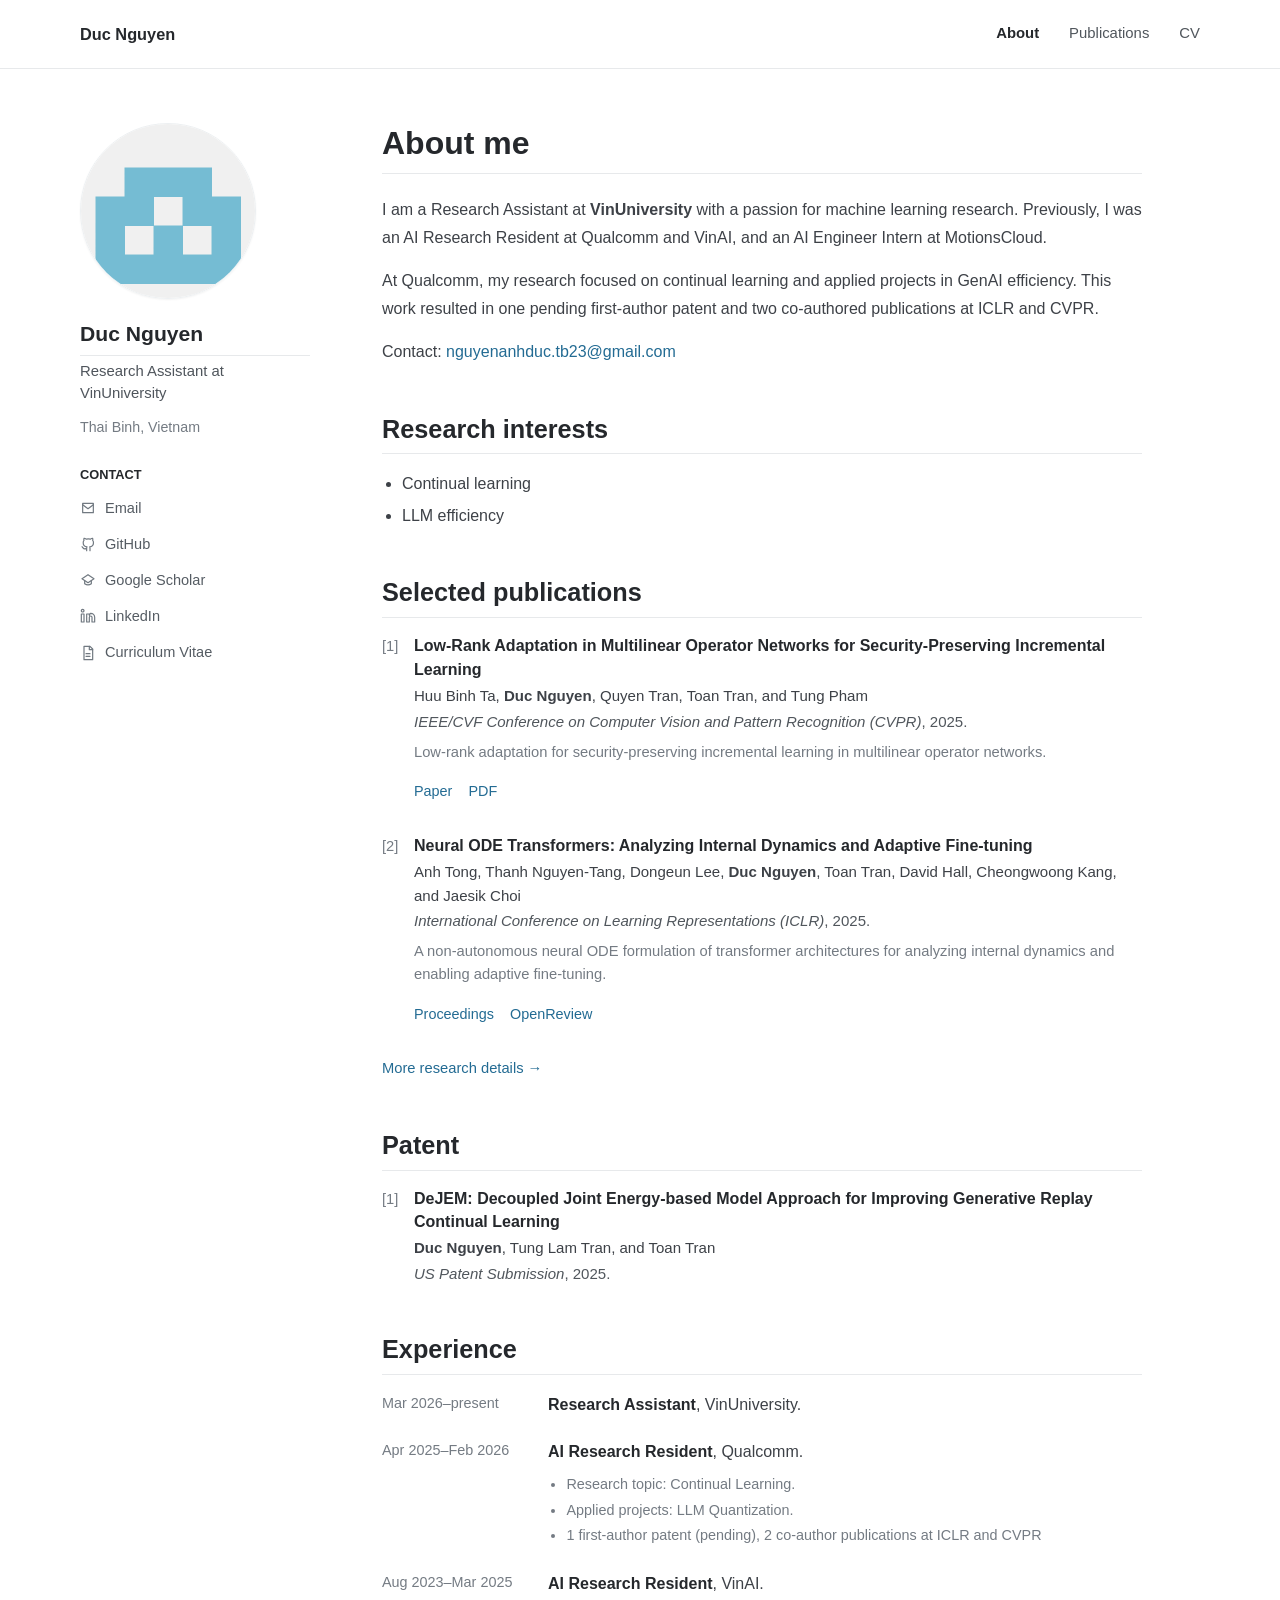
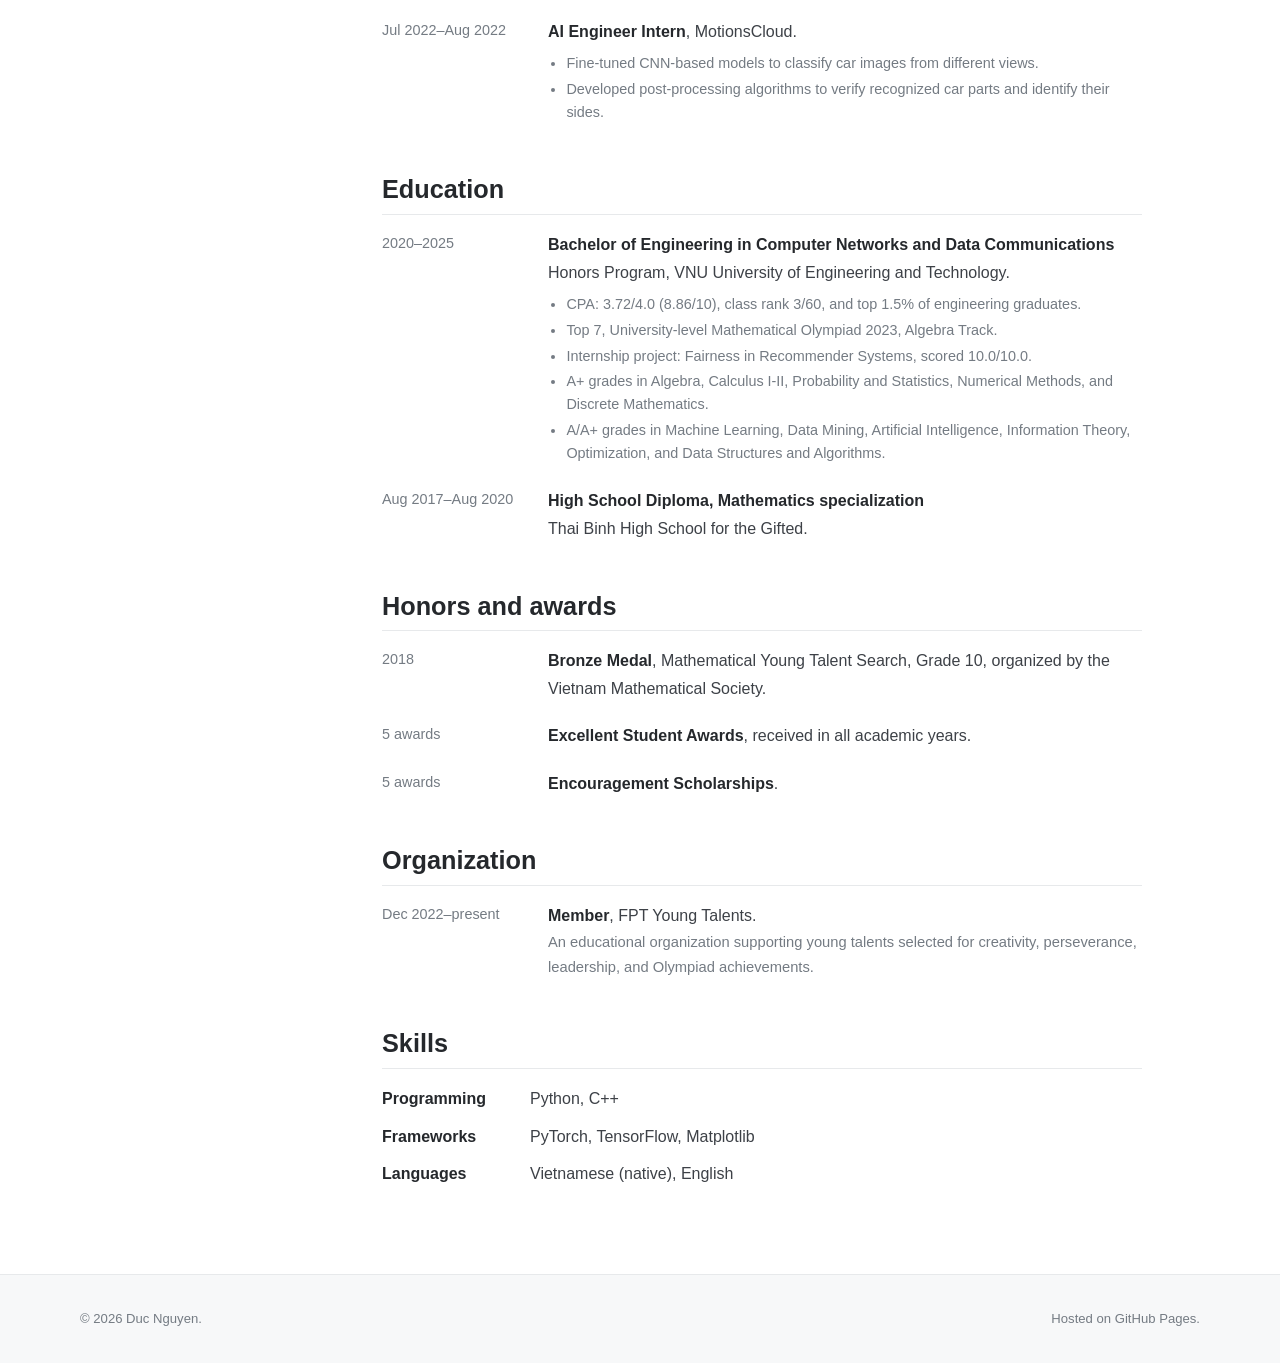
==== index.html @ d1b8ade9 "Enhance timeline with research details Added detailed list of research topics and projects." ====
<!doctype html>
<html lang="en">
<head>
  <meta charset="utf-8">
  <meta name="viewport" content="width=device-width, initial-scale=1">
  <meta name="description" content="Academic website of Duc Nguyen, a machine learning researcher working on continual learning, incremental learning, and efficient AI.">
  <meta name="author" content="Duc Nguyen">
  <meta property="og:type" content="website">
  <meta property="og:title" content="Duc Nguyen">
  <meta property="og:description" content="Academic website of Duc Nguyen.">
  <meta property="og:image" content="https://nguyenanhductb23.github.io/assets/duc-nguyen.png">
  <meta property="og:url" content="https://nguyenanhductb23.github.io/">
  <link rel="canonical" href="https://nguyenanhductb23.github.io/">
  <title>Duc Nguyen</title>
  <link rel="icon" href="assets/favicon.svg" type="image/svg+xml">
  <link rel="stylesheet" href="styles.css">
</head>
<body>
  <a class="skip-link" href="#main-content">Skip to content</a>

  <header class="site-header">
    <div class="header-inner">
      <a class="site-title" href="index.html">Duc Nguyen</a>
      <nav class="primary-nav" aria-label="Main navigation">
        <a href="index.html" aria-current="page">About</a>
        <a href="publications.html">Publications</a>
        <a href="assets/duc-nguyen-resume.pdf">CV</a>
      </nav>
    </div>
  </header>

  <div class="layout">
    <aside class="sidebar" aria-label="Profile">
      <img class="avatar" src="assets/duc-nguyen.png" width="176" height="176" alt="Duc Nguyen's GitHub avatar">
      <h2 class="profile-name">Duc Nguyen</h2>
      <p class="profile-role">Research Assistant at VinUniversity</p>
      <p class="profile-location">Thai Binh, Vietnam</p>

      <p class="follow-label">Contact</p>
      <ul class="profile-links">
        <li>
          <a href="mailto:nguyenanhduc.tb23@gmail.com">
            <svg aria-hidden="true" viewBox="0 0 24 24"><path d="M4 5h16v14H4z"/><path d="m4 7 8 6 8-6"/></svg>
            Email
          </a>
        </li>
        <li>
          <a href="https://github.com/nguyenanhductb23" rel="me">
            <svg aria-hidden="true" viewBox="0 0 24 24"><path d="M9 19c-4.5 1.4-4.5-2.3-6-2.8"/><path d="M15 22v-3.6c0-1 .1-1.5-.5-2.1 2.8-.3 5.7-1.4 5.7-6.2A4.8 4.8 0 0 0 19 6.7a4.5 4.5 0 0 0-.1-3.3s-1-.3-3.4 1.3a11.5 11.5 0 0 0-6 0C7.1 3.1 6.1 3.4 6.1 3.4A4.5 4.5 0 0 0 6 6.7a4.8 4.8 0 0 0-1.2 3.4c0 4.8 2.9 5.9 5.7 6.2-.6.6-.6 1.2-.5 2.1V22"/></svg>
            GitHub
          </a>
        </li>
        <li>
          <a href="https://scholar.google.com/citations?user=aCRYzegAAAAJ&amp;hl=en" rel="me">
            <svg aria-hidden="true" viewBox="0 0 24 24"><path d="m3 10 9-6 9 6-9 6z"/><path d="M7 13v4.5c2.7 2 7.3 2 10 0V13"/></svg>
            Google Scholar
          </a>
        </li>
        <li>
          <a href="https://www.linkedin.com/in/nguyen-anh-duc-tb23" rel="me">
            <svg aria-hidden="true" viewBox="0 0 24 24"><path d="M16 8a6 6 0 0 1 6 6v7h-4v-7a2 2 0 0 0-4 0v7h-4V9h4v2a5 5 0 0 1 2-3z"/><path d="M2 9h4v12H2z"/><path d="M4 6a2 2 0 1 0 0-4 2 2 0 0 0 0 4z"/></svg>
            LinkedIn
          </a>
        </li>
        <li>
          <a href="assets/duc-nguyen-resume.pdf">
            <svg aria-hidden="true" viewBox="0 0 24 24"><path d="M6 2h9l4 4v16H6z"/><path d="M14 2v5h5"/><path d="M9 13h6M9 17h6"/></svg>
            Curriculum Vitae
          </a>
        </li>
      </ul>
    </aside>

    <main class="content" id="main-content">
      <section>
        <h1>About me</h1>
        <p>
          I am a Research Assistant at <strong>VinUniversity</strong> with a passion for machine learning research.
          Previously, I was an AI Research Resident at Qualcomm and VinAI, and an AI Engineer Intern at MotionsCloud.
        </p>
        <p>
          At Qualcomm, my research focused on continual learning and applied projects in GenAI efficiency.
          This work resulted in one pending first-author patent and two co-authored publications at ICLR and CVPR.
        </p>
        <p>Contact: <a href="mailto:nguyenanhduc.tb23@gmail.com">nguyenanhduc.tb23@gmail.com</a></p>
      </section>

      <section>
        <h2>Research interests</h2>
        <ul class="interests">
          <li>Continual learning</li>
          <li>LLM efficiency</li>
        </ul>
      </section>

      <section id="publications">
        <h2>Selected publications</h2>
        <ol class="publication-list">
          <li class="publication">
            <p class="paper-title">Low-Rank Adaptation in Multilinear Operator Networks for Security-Preserving Incremental Learning</p>
            <p class="paper-authors">Huu Binh Ta, <strong>Duc Nguyen</strong>, Quyen Tran, Toan Tran, and Tung Pham</p>
            <p class="paper-venue"><em>IEEE/CVF Conference on Computer Vision and Pattern Recognition (CVPR)</em>, 2025.</p>
            <p class="paper-summary">Low-rank adaptation for security-preserving incremental learning in multilinear operator networks.</p>
            <p class="paper-links">
              <a href="https://openaccess.thecvf.com/content/CVPR2025/html/Ta_Low-Rank_Adaptation_in_Multilinear_Operator_Networks_for_Security-Preserving_Incremental_Learning_CVPR_2025_paper.html">Paper</a>
              <a href="https://openaccess.thecvf.com/content/CVPR2025/papers/Ta_Low-Rank_Adaptation_in_Multilinear_Operator_Networks_for_Security-Preserving_Incremental_Learning_CVPR_2025_paper.pdf">PDF</a>
            </p>
          </li>
          <li class="publication">
            <p class="paper-title">Neural ODE Transformers: Analyzing Internal Dynamics and Adaptive Fine-tuning</p>
            <p class="paper-authors">Anh Tong, Thanh Nguyen-Tang, Dongeun Lee, <strong>Duc Nguyen</strong>, Toan Tran, David Hall, Cheongwoong Kang, and Jaesik Choi</p>
            <p class="paper-venue"><em>International Conference on Learning Representations (ICLR)</em>, 2025.</p>
            <p class="paper-summary">A non-autonomous neural ODE formulation of transformer architectures for analyzing internal dynamics and enabling adaptive fine-tuning.</p>
            <p class="paper-links">
              <a href="https://proceedings.iclr.cc/paper_files/paper/2025/hash/82e3509393670d9d478c359b4ce6f950-Abstract-Conference.html">Proceedings</a>
              <a href="https://openreview.net/forum?id=XnDyddPcBT">OpenReview</a>
            </p>
          </li>
        </ol>
        <p class="more-link"><a href="publications.html">More research details &rarr;</a></p>
      </section>

      <section id="patent">
        <h2>Patent</h2>
        <ol class="publication-list">
          <li class="publication">
            <p class="paper-title">DeJEM: Decoupled Joint Energy-based Model Approach for Improving Generative Replay Continual Learning</p>
            <p class="paper-authors"><strong>Duc Nguyen</strong>, Tung Lam Tran, and Toan Tran</p>
            <p class="paper-venue"><em>US Patent Submission</em>, 2025.</p>
          </li>
        </ol>
      </section>

      <section>
        <h2>Experience</h2>
        <div class="timeline-item">
          <div class="timeline-date">Mar 2026&ndash;present</div>
          <div class="timeline-body">
            <p><strong>Research Assistant</strong>, VinUniversity.</p>
          </div>
        </div>
        <div class="timeline-item">
          <div class="timeline-date">Apr 2025&ndash;Feb 2026</div>
          <div class="timeline-body">
            <p><strong>AI Research Resident</strong>, Qualcomm.</p>
            <ul class="details">
              <li>Research topic: Continual Learning.</li>
              <li>Applied projects: LLM Quantization.</li>
              <li>1 first-author patent (pending), 2 co-author publications at ICLR and CVPR </li>
            </ul>
          </div>
        </div>
        <div class="timeline-item">
          <div class="timeline-date">Aug 2023&ndash;Mar 2025</div>
          <div class="timeline-body">
            <p><strong>AI Research Resident</strong>, VinAI.</p>
          </div>
        </div>
        <div class="timeline-item">
          <div class="timeline-date">Jul 2022&ndash;Aug 2022</div>
          <div class="timeline-body">
            <p><strong>AI Engineer Intern</strong>, MotionsCloud.</p>
            <ul class="details">
              <li>Fine-tuned CNN-based models to classify car images from different views.</li>
              <li>Developed post-processing algorithms to verify recognized car parts and identify their sides.</li>
            </ul>
          </div>
        </div>
      </section>

      <section>
        <h2>Education</h2>
        <div class="timeline-item">
          <div class="timeline-date">2020&ndash;2025</div>
          <div class="timeline-body">
            <p><strong>Bachelor of Engineering in Computer Networks and Data Communications</strong></p> 
            <p>Honors Program, VNU University of Engineering and Technology.</p>
            <ul class="details">
              <li>CPA: 3.72/4.0 (8.86/10), class rank 3/60, and top 1.5% of engineering graduates.</li>
              <li>Top 7, University-level Mathematical Olympiad 2023, Algebra Track.</li>
              <li>Internship project: Fairness in Recommender Systems, scored 10.0/10.0.</li>
              <li>A+ grades in Algebra, Calculus I-II, Probability and Statistics, Numerical Methods, and Discrete Mathematics.</li>
              <li>A/A+ grades in Machine Learning, Data Mining, Artificial Intelligence, Information Theory, Optimization, and Data Structures and Algorithms.</li>
            </ul>
          </div>
        </div>
        <div class="timeline-item">
          <div class="timeline-date">Aug 2017&ndash;Aug 2020</div>
          <div class="timeline-body">
            <p><strong>High School Diploma, Mathematics specialization</strong></p>
            <p>Thai Binh High School for the Gifted.</p>
          </div>
        </div>
      </section>

      <section>
        <h2>Honors and awards</h2>
        <div class="timeline-item">
          <div class="timeline-date">2018</div>
          <div class="timeline-body">
            <p><strong>Bronze Medal</strong>, Mathematical Young Talent Search, Grade 10, organized by the Vietnam Mathematical Society.</p>
          </div>
        </div>
        <div class="timeline-item">
          <div class="timeline-date">5 awards</div>
          <div class="timeline-body">
            <p><strong>Excellent Student Awards</strong>, received in all academic years.</p>
          </div>
        </div>
        <div class="timeline-item">
          <div class="timeline-date">5 awards</div>
          <div class="timeline-body">
            <p><strong>Encouragement Scholarships</strong>.</p>
          </div>
        </div>
      </section>

      <section>
        <h2>Organization</h2>
        <div class="timeline-item">
          <div class="timeline-date">Dec 2022&ndash;present</div>
          <div class="timeline-body">
            <p><strong>Member</strong>, FPT Young Talents.</p>
            <p class="note">An educational organization supporting young talents selected for creativity, perseverance, leadership, and Olympiad achievements.</p>
          </div>
        </div>
      </section>

      <section>
        <h2>Skills</h2>
        <div class="skill-item"><strong>Programming</strong><span>Python, C++</span></div>
        <div class="skill-item"><strong>Frameworks</strong><span>PyTorch, TensorFlow, Matplotlib</span></div>
        <div class="skill-item"><strong>Languages</strong><span>Vietnamese (native), English</span></div>
      </section>
    </main>
  </div>

  <footer class="site-footer">
    <div class="footer-inner">
      <p>&copy; 2026 Duc Nguyen.</p>
      <p class="footer-links">Hosted on GitHub Pages.</p>
    </div>
  </footer>
</body>
</html>
---- styles.css ----
:root {
  --text: #3d4147;
  --heading: #25282c;
  --muted: #747b83;
  --link: #236b93;
  --line: #e7e9eb;
  --soft: #f7f8f9;
  --page-width: 1120px;
  --sidebar-width: 230px;
}

* { box-sizing: border-box; }

html {
  scroll-behavior: smooth;
  -webkit-text-size-adjust: 100%;
}

body {
  margin: 0;
  color: var(--text);
  background: #fff;
  font-family: -apple-system, BlinkMacSystemFont, "Segoe UI", Roboto, Helvetica, Arial, sans-serif;
  font-size: 16px;
  line-height: 1.72;
  letter-spacing: 0;
  -webkit-font-smoothing: antialiased;
  text-rendering: optimizeLegibility;
}

a { color: var(--link); text-decoration: none; }

a:hover,
a:focus-visible {
  color: #154e70;
  text-decoration: underline;
  text-underline-offset: 3px;
}

.skip-link {
  position: fixed;
  top: -70px;
  left: 16px;
  z-index: 1000;
  padding: 8px 12px;
  border: 1px solid var(--line);
  border-radius: 4px;
  background: #fff;
  color: var(--heading);
}

.skip-link:focus { top: 12px; }

.site-header {
  border-bottom: 1px solid var(--line);
  background: rgba(255, 255, 255, .97);
}

.header-inner {
  width: min(calc(100% - 48px), var(--page-width));
  min-height: 68px;
  margin: 0 auto;
  display: flex;
  align-items: center;
  justify-content: space-between;
  gap: 28px;
}

.site-title {
  color: var(--heading);
  font-size: 1.02rem;
  font-weight: 650;
  letter-spacing: 0;
  white-space: nowrap;
}

.site-title:hover { text-decoration: none; }

.primary-nav {
  display: flex;
  align-items: center;
  gap: 30px;
  font-size: .93rem;
}

.primary-nav a { color: #50565c; }
.primary-nav a[aria-current="page"] { color: var(--heading); font-weight: 600; }

.layout {
  width: min(calc(100% - 48px), var(--page-width));
  margin: 54px auto 76px;
  display: grid;
  grid-template-columns: var(--sidebar-width) minmax(0, 1fr);
  gap: 72px;
  align-items: start;
}

.sidebar {
  position: sticky;
  top: 34px;
  min-width: 0;
}

.avatar {
  display: block;
  width: 176px;
  height: 176px;
  object-fit: cover;
  border: 1px solid #edf0f2;
  border-radius: 50%;
  box-shadow: 0 1px 2px rgba(0, 0, 0, .05);
}

.profile-name {
  margin: 22px 0 4px;
  color: var(--heading);
  font-size: 1.32rem;
  font-weight: 650;
  line-height: 1.25;
  letter-spacing: 0;
}

.profile-role {
  margin: 0 0 11px;
  color: #4f555c;
  font-size: .93rem;
  line-height: 1.48;
}

.profile-location { margin: 0; color: var(--muted); font-size: .89rem; }

.follow-label {
  margin: 24px 0 10px;
  color: var(--heading);
  font-size: .8rem;
  font-weight: 700;
  letter-spacing: 0;
  text-transform: uppercase;
}

.profile-links { margin: 0; padding: 0; list-style: none; }
.profile-links li { margin: 7px 0; }

.profile-links a {
  display: inline-flex;
  align-items: center;
  gap: 9px;
  color: #555c63;
  font-size: .91rem;
}

.profile-links svg {
  width: 16px;
  height: 16px;
  flex: 0 0 16px;
  fill: none;
  stroke: #717981;
  stroke-width: 1.8;
  stroke-linecap: round;
  stroke-linejoin: round;
}

.content { max-width: 760px; min-width: 0; }
section { margin: 0 0 47px; }
section:last-child { margin-bottom: 0; }

h1,
h2 {
  color: var(--heading);
  font-weight: 600;
  letter-spacing: 0;
}

h1 {
  margin: 0 0 22px;
  padding-bottom: 10px;
  border-bottom: 1px solid var(--line);
  font-size: 2rem;
  line-height: 1.25;
}

h2 {
  margin: 0 0 16px;
  padding-bottom: 8px;
  border-bottom: 1px solid var(--line);
  font-size: 1.58rem;
  line-height: 1.3;
}

p { margin: 0 0 16px; }
.interests { margin: 6px 0 0; padding-left: 1.25rem; }
.interests li { margin: 4px 0; }

.timeline-item {
  display: grid;
  grid-template-columns: 146px minmax(0, 1fr);
  gap: 20px;
  margin: 0 0 20px;
}

.timeline-date { color: var(--muted); font-size: .9rem; white-space: nowrap; }
.timeline-body p { margin: 0; }
.timeline-body strong { color: var(--heading); font-weight: 620; }
.note { color: var(--muted); font-size: .92rem; }

.details {
  margin: 7px 0 0;
  padding-left: 1.15rem;
  color: var(--muted);
  font-size: .9rem;
  line-height: 1.58;
}

.details li { margin: 3px 0; }

.skill-item {
  display: grid;
  grid-template-columns: 128px minmax(0, 1fr);
  gap: 20px;
  margin: 0 0 10px;
}

.skill-item strong { color: var(--heading); font-weight: 620; }

.publication-list {
  margin: 0;
  padding: 0;
  list-style: none;
  counter-reset: pub;
}

.publication {
  position: relative;
  margin: 0 0 31px;
  padding-left: 32px;
  counter-increment: pub;
}

.publication::before {
  content: "[" counter(pub) "]";
  position: absolute;
  left: 0;
  top: 0;
  color: var(--muted);
  font-size: .92rem;
}

.paper-title {
  margin: 0 0 3px;
  color: var(--heading);
  font-weight: 640;
  line-height: 1.46;
}

.paper-authors,
.paper-venue,
.paper-links {
  margin: 2px 0;
  font-size: .94rem;
  line-height: 1.58;
}

.paper-venue { color: #50565c; }
.paper-summary { margin-top: 7px; color: var(--muted); font-size: .92rem; line-height: 1.58; }
.paper-links { margin-top: 6px; font-size: .9rem; }
.paper-links a { margin-right: 12px; }
.more-link { margin-top: 4px; font-size: .92rem; }

.site-footer { border-top: 1px solid var(--line); background: var(--soft); }

.footer-inner {
  width: min(calc(100% - 48px), var(--page-width));
  min-height: 88px;
  margin: 0 auto;
  display: flex;
  align-items: center;
  justify-content: space-between;
  gap: 24px;
  color: var(--muted);
  font-size: .82rem;
}

.footer-inner p { margin: 0; }
.footer-links { white-space: nowrap; }

.not-found {
  width: min(calc(100% - 48px), 680px);
  margin: 12vh auto;
}

@media (max-width: 820px) {
  .layout { grid-template-columns: 1fr; gap: 48px; margin-top: 38px; }
  .sidebar {
    position: static;
    display: grid;
    grid-template-columns: 132px minmax(0, 1fr);
    column-gap: 26px;
    align-items: start;
  }
  .avatar { grid-row: 1 / span 6; width: 132px; height: 132px; }
  .profile-name { margin-top: 4px; }
  .follow-label { margin-top: 17px; }
  .profile-links { display: flex; flex-wrap: wrap; gap: 3px 18px; }
  .profile-links li { margin: 3px 0; }
  .content { max-width: none; }
}

@media (max-width: 590px) {
  .header-inner,
  .layout,
  .footer-inner { width: min(calc(100% - 30px), var(--page-width)); }
  .header-inner {
    min-height: auto;
    padding: 16px 0 13px;
    align-items: flex-start;
    flex-direction: column;
    gap: 8px;
  }
  .primary-nav { width: 100%; gap: 18px; overflow-x: auto; padding-bottom: 2px; font-size: .9rem; }
  .layout { margin: 34px auto 56px; }
  .sidebar { display: block; }
  .avatar { width: 122px; height: 122px; }
  .profile-name { margin-top: 18px; }
  .profile-links { margin-top: 0; }
  h1 { font-size: 1.78rem; }
  h2 { font-size: 1.43rem; }
  .timeline-item { display: block; margin-bottom: 24px; }
  .timeline-date { display: block; margin-bottom: 3px; }
  .skill-item { grid-template-columns: 1fr; gap: 0; margin-bottom: 14px; }
  .footer-inner { padding: 20px 0; align-items: flex-start; flex-direction: column; gap: 4px; }
}
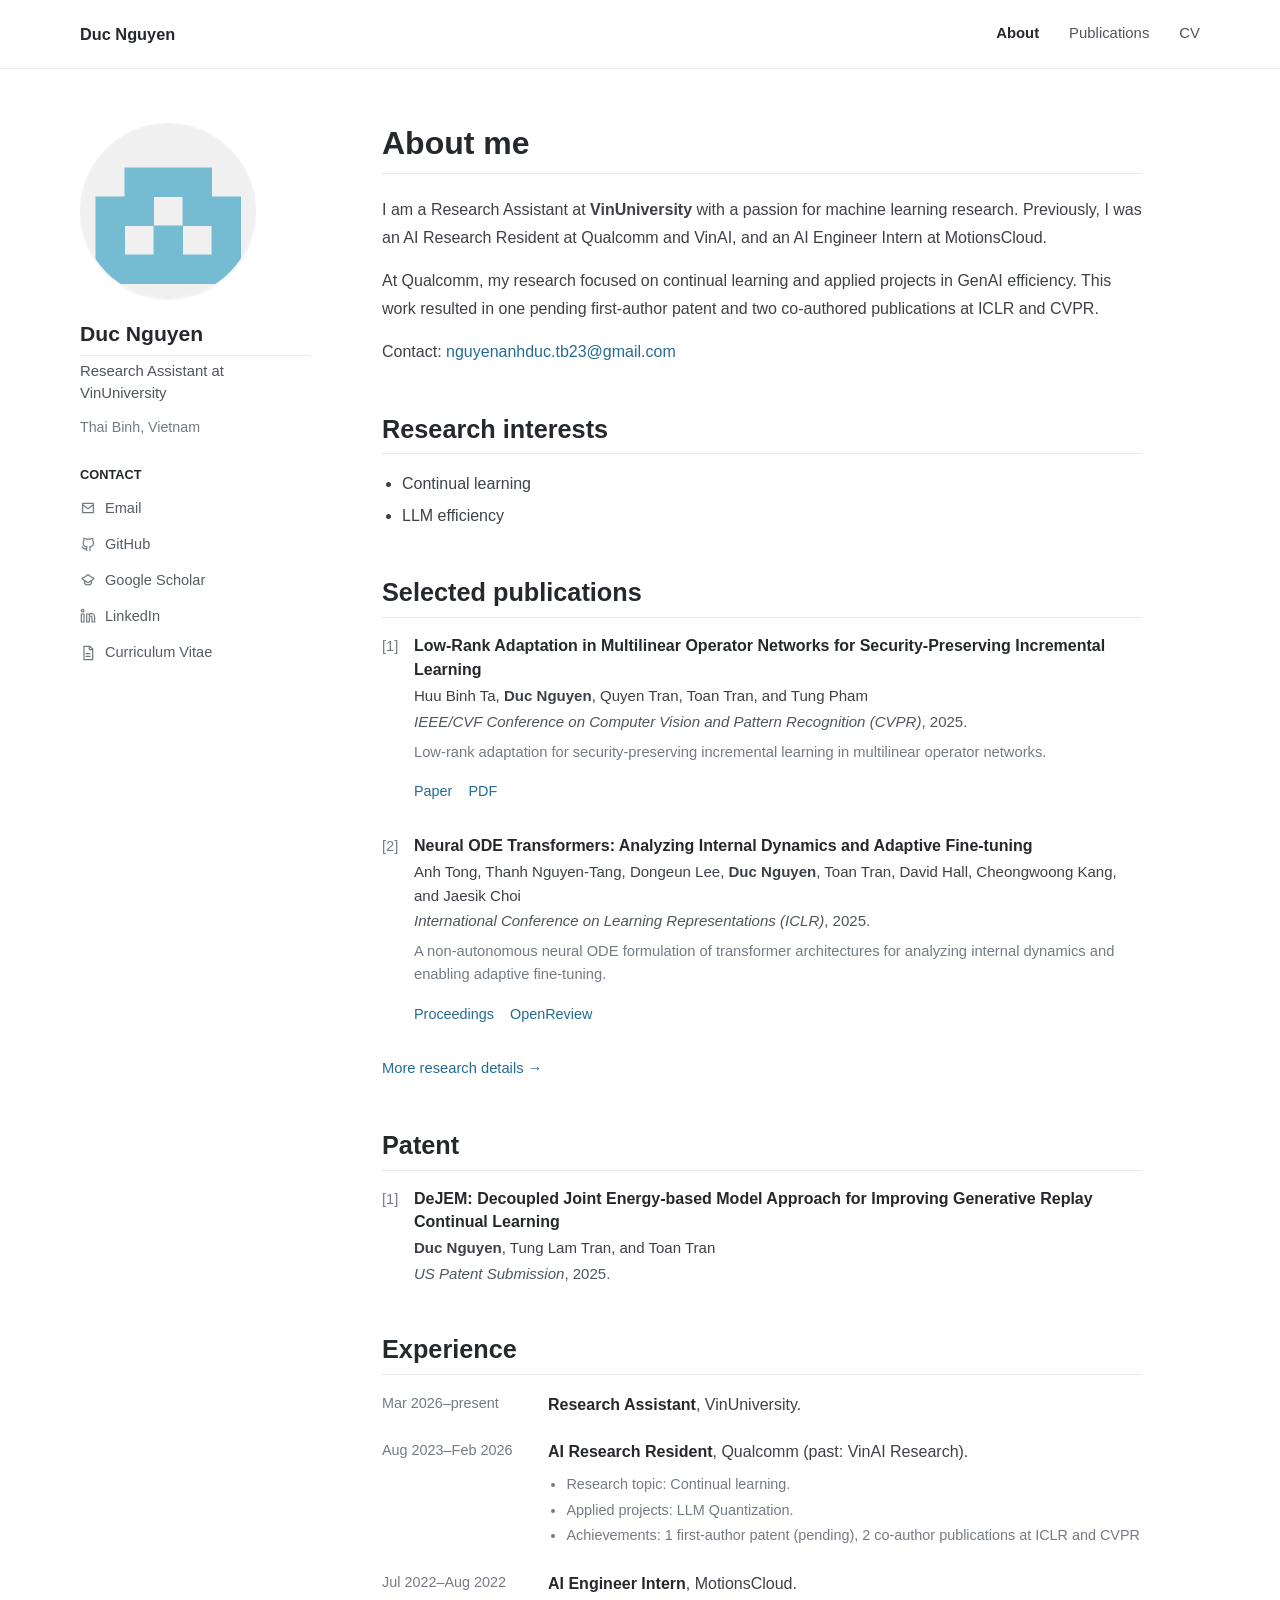
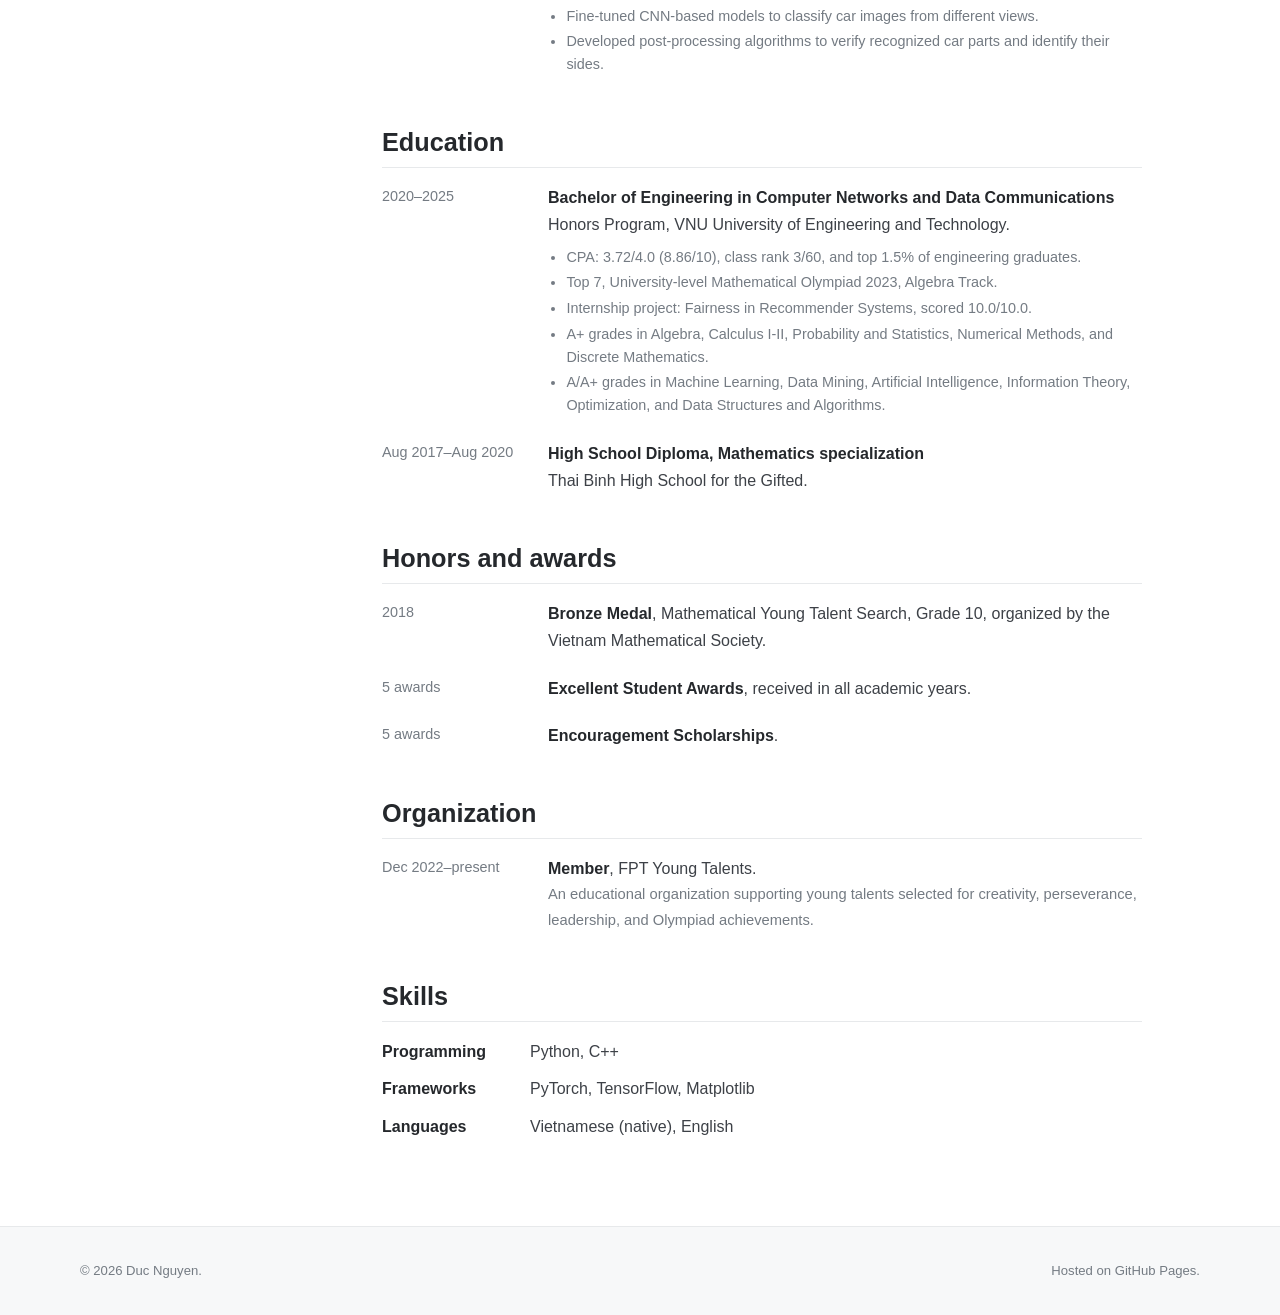
==== commit 8e42d4b9: "Revise timeline and role descriptions Updated timeline dates and improved descriptions for roles." ====
--- a/index.html
+++ b/index.html
@@ -140,20 +140,14 @@
           </div>
         </div>
         <div class="timeline-item">
-          <div class="timeline-date">Apr 2025&ndash;Feb 2026</div>
-          <div class="timeline-body">
-            <p><strong>AI Research Resident</strong>, Qualcomm.</p>
+          <div class="timeline-date">Aug 2023&ndash;Feb 2026</div>
+          <div class="timeline-body">
+            <p><strong>AI Research Resident</strong>, Qualcomm (past: VinAI Research).</p>
             <ul class="details">
-              <li>Research topic: Continual Learning.</li>
+              <li>Research topic: Continual learning.</li>
               <li>Applied projects: LLM Quantization.</li>
-              <li>1 first-author patent (pending), 2 co-author publications at ICLR and CVPR </li>
+              <li>Achievements: 1 first-author patent (pending), 2 co-author publications at ICLR and CVPR </li>
             </ul>
-          </div>
-        </div>
-        <div class="timeline-item">
-          <div class="timeline-date">Aug 2023&ndash;Mar 2025</div>
-          <div class="timeline-body">
-            <p><strong>AI Research Resident</strong>, VinAI.</p>
           </div>
         </div>
         <div class="timeline-item">
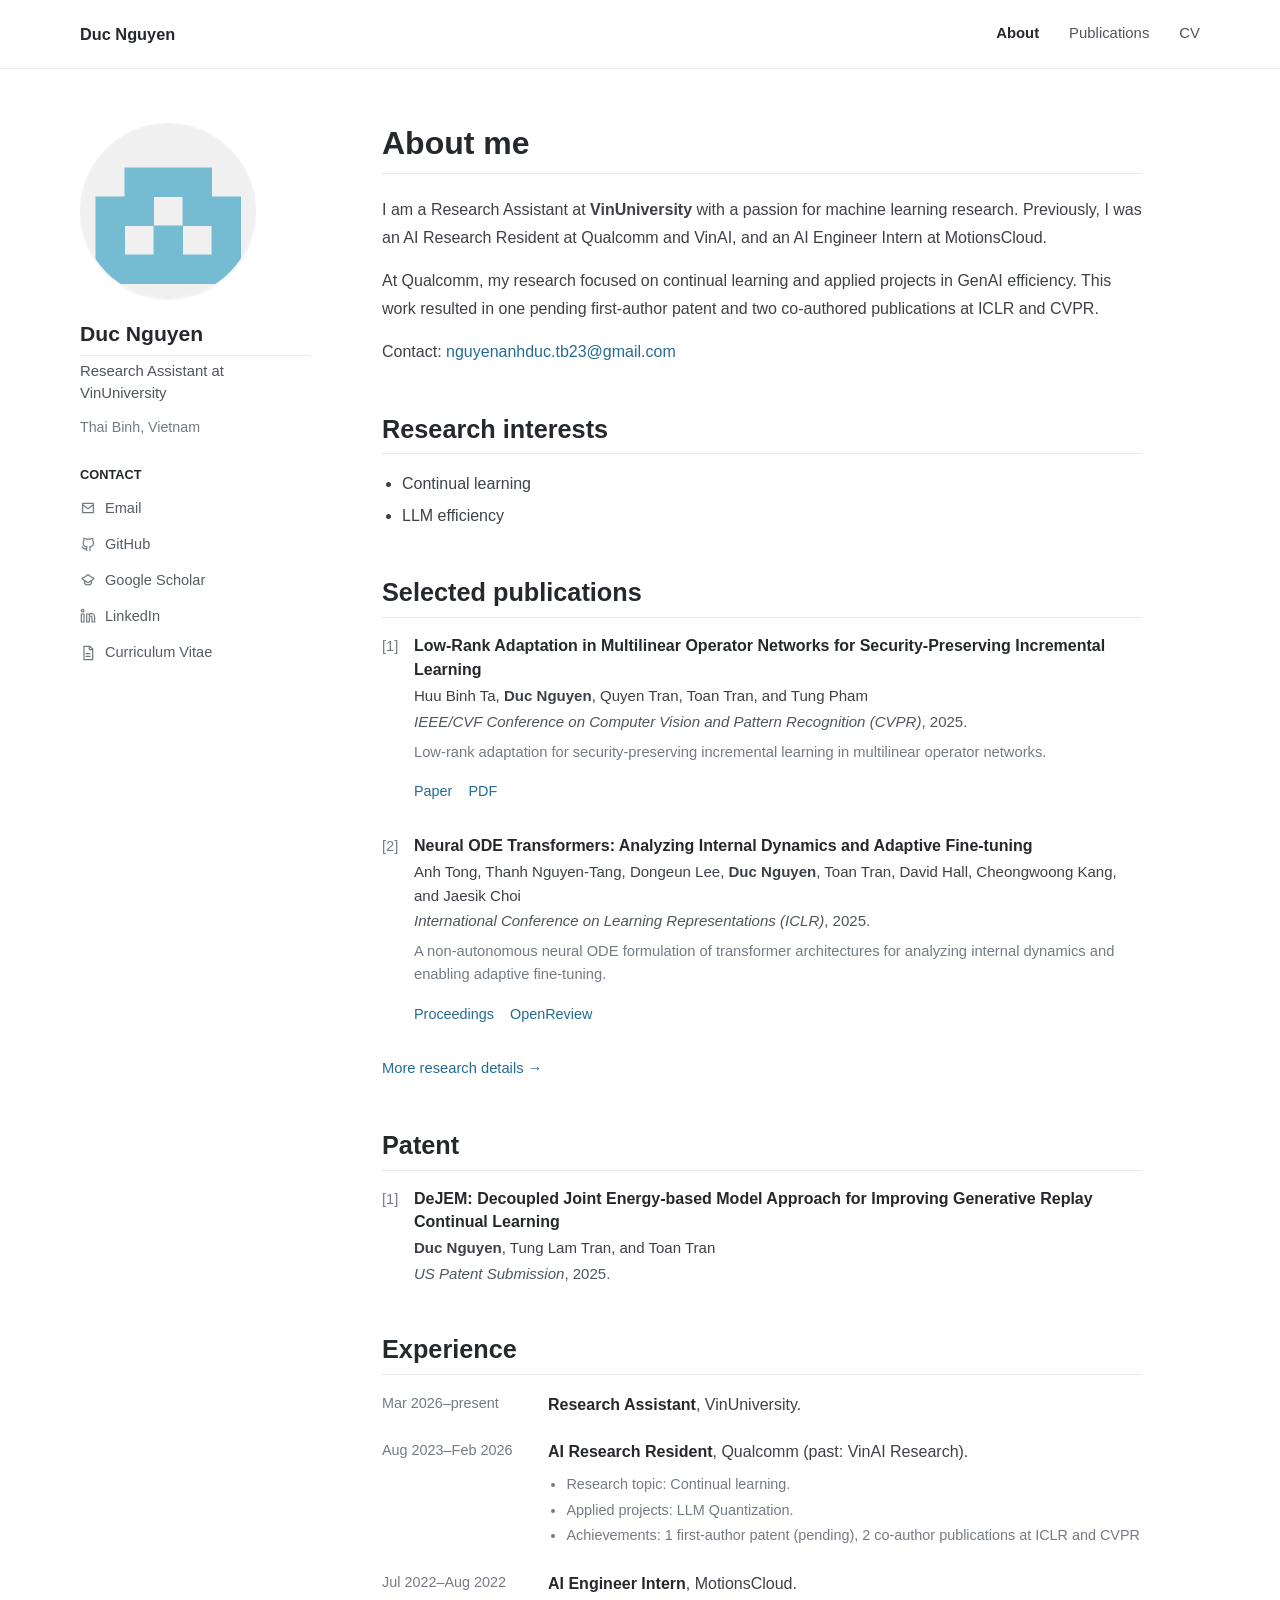
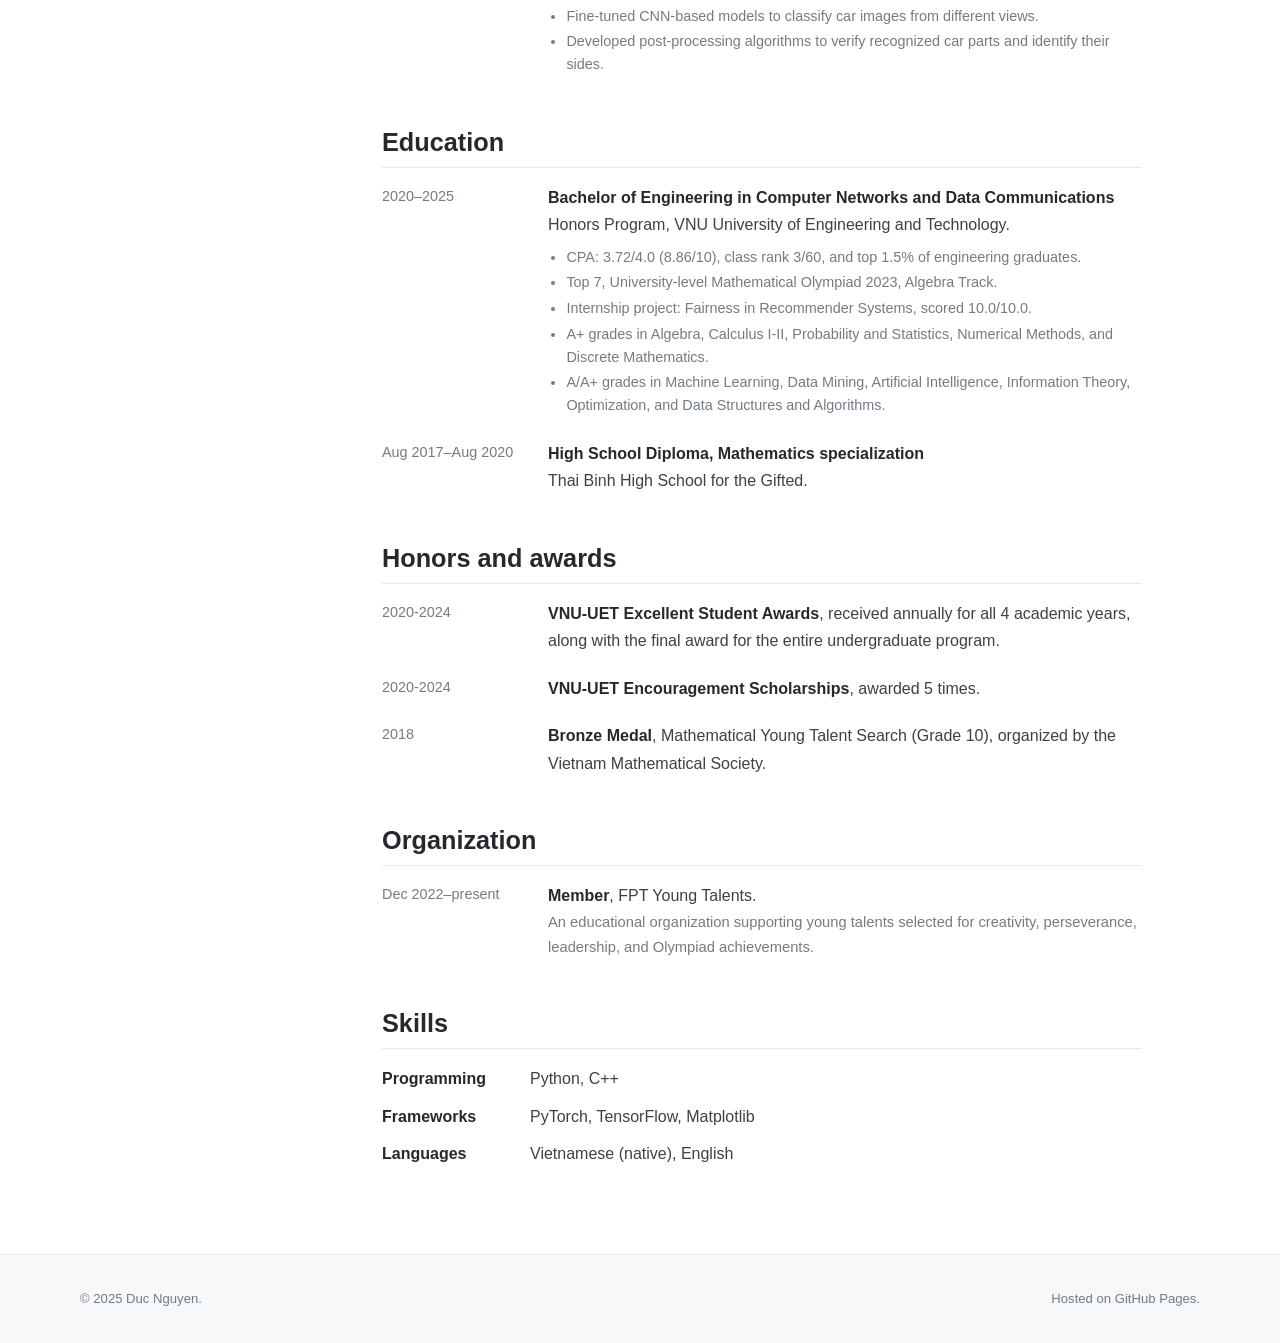
==== commit fdac6160: "Update index.html" ====
--- a/index.html
+++ b/index.html
@@ -190,21 +190,21 @@
       <section>
         <h2>Honors and awards</h2>
         <div class="timeline-item">
+          <div class="timeline-date">2020-2024</div>
+          <div class="timeline-body">
+            <p><strong>VNU-UET Excellent Student Awards</strong>, received annually for all 4 academic years, along with the final award for the entire undergraduate program.</p>
+          </div>
+        </div>
+        <div class="timeline-item">
+          <div class="timeline-date">2020-2024</div>
+          <div class="timeline-body">
+            <p><strong>VNU-UET Encouragement Scholarships</strong>, awarded 5 times.</p>
+          </div>
+        </div>
+        <div class="timeline-item">
           <div class="timeline-date">2018</div>
           <div class="timeline-body">
-            <p><strong>Bronze Medal</strong>, Mathematical Young Talent Search, Grade 10, organized by the Vietnam Mathematical Society.</p>
-          </div>
-        </div>
-        <div class="timeline-item">
-          <div class="timeline-date">5 awards</div>
-          <div class="timeline-body">
-            <p><strong>Excellent Student Awards</strong>, received in all academic years.</p>
-          </div>
-        </div>
-        <div class="timeline-item">
-          <div class="timeline-date">5 awards</div>
-          <div class="timeline-body">
-            <p><strong>Encouragement Scholarships</strong>.</p>
+            <p><strong>Bronze Medal</strong>, Mathematical Young Talent Search (Grade 10), organized by the Vietnam Mathematical Society.</p>
           </div>
         </div>
       </section>
@@ -231,7 +231,7 @@
 
   <footer class="site-footer">
     <div class="footer-inner">
-      <p>&copy; 2026 Duc Nguyen.</p>
+      <p>&copy; 2025 Duc Nguyen.</p>
       <p class="footer-links">Hosted on GitHub Pages.</p>
     </div>
   </footer>
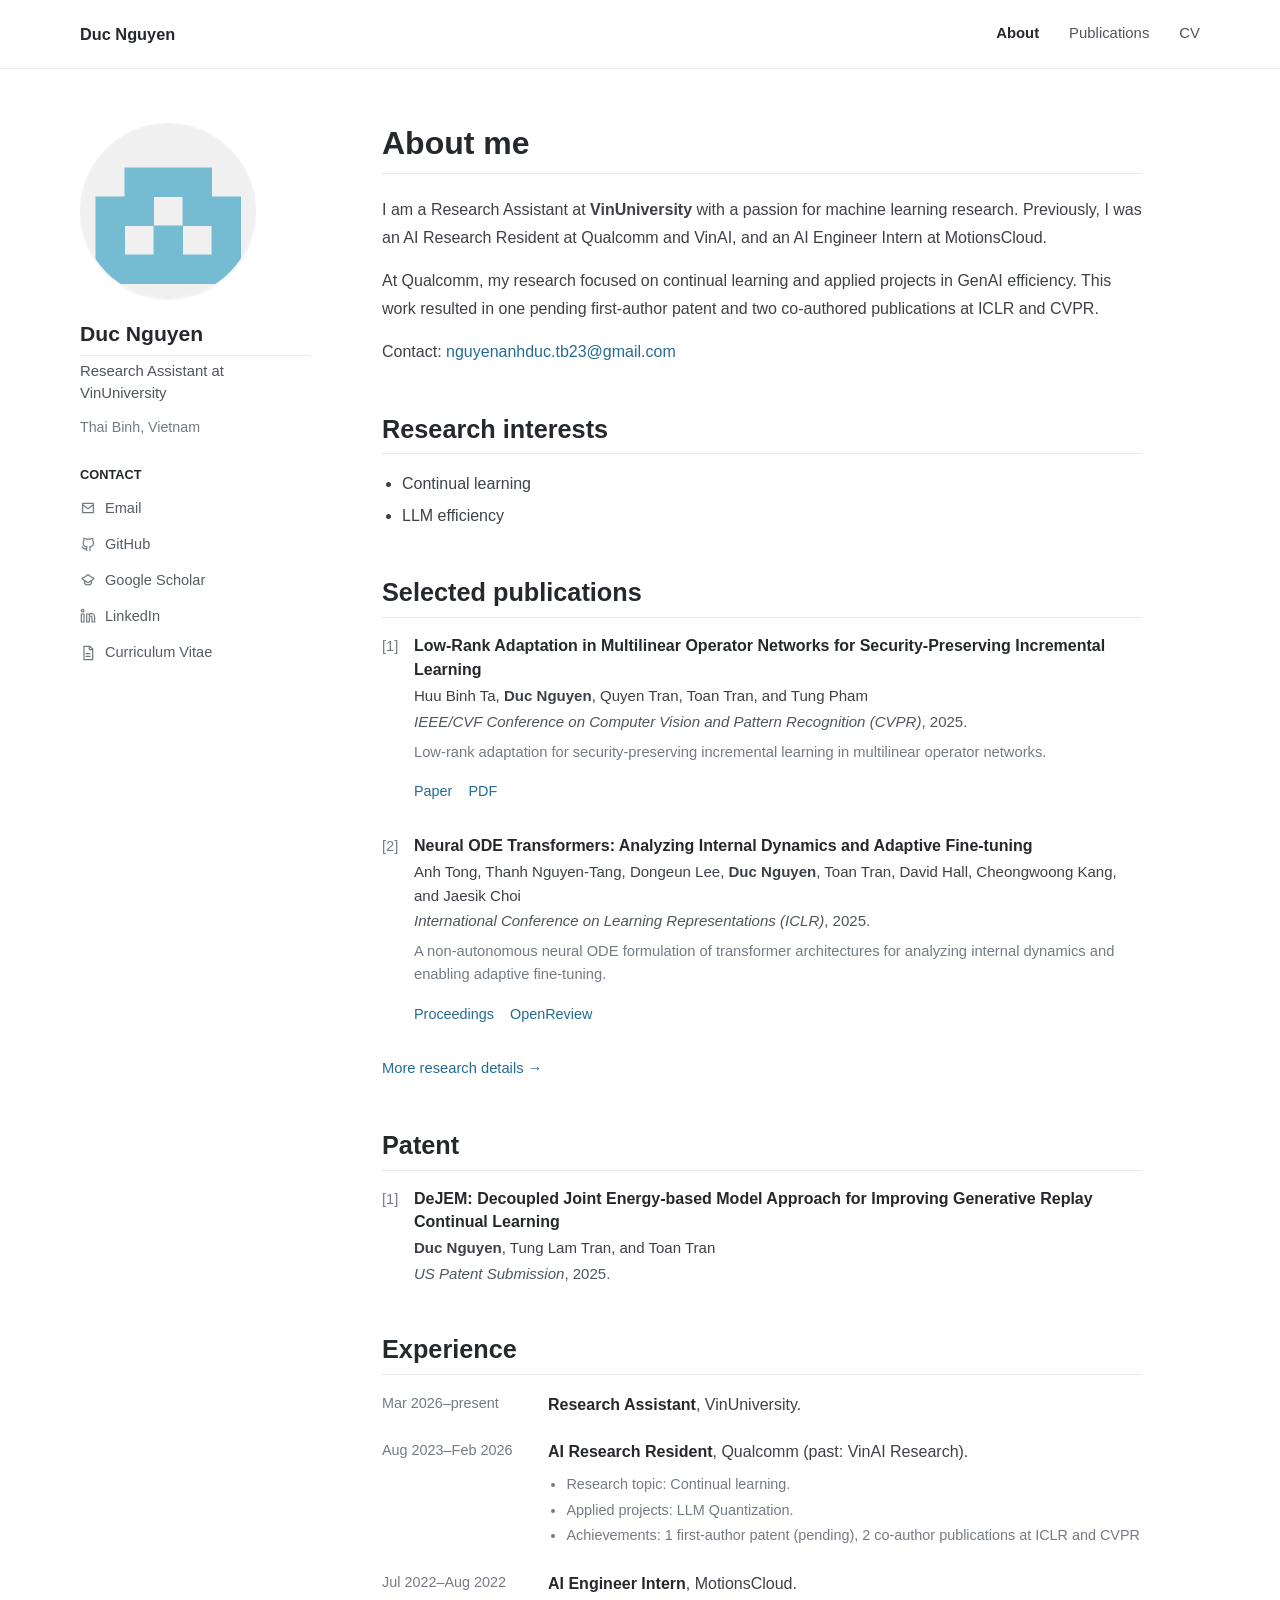
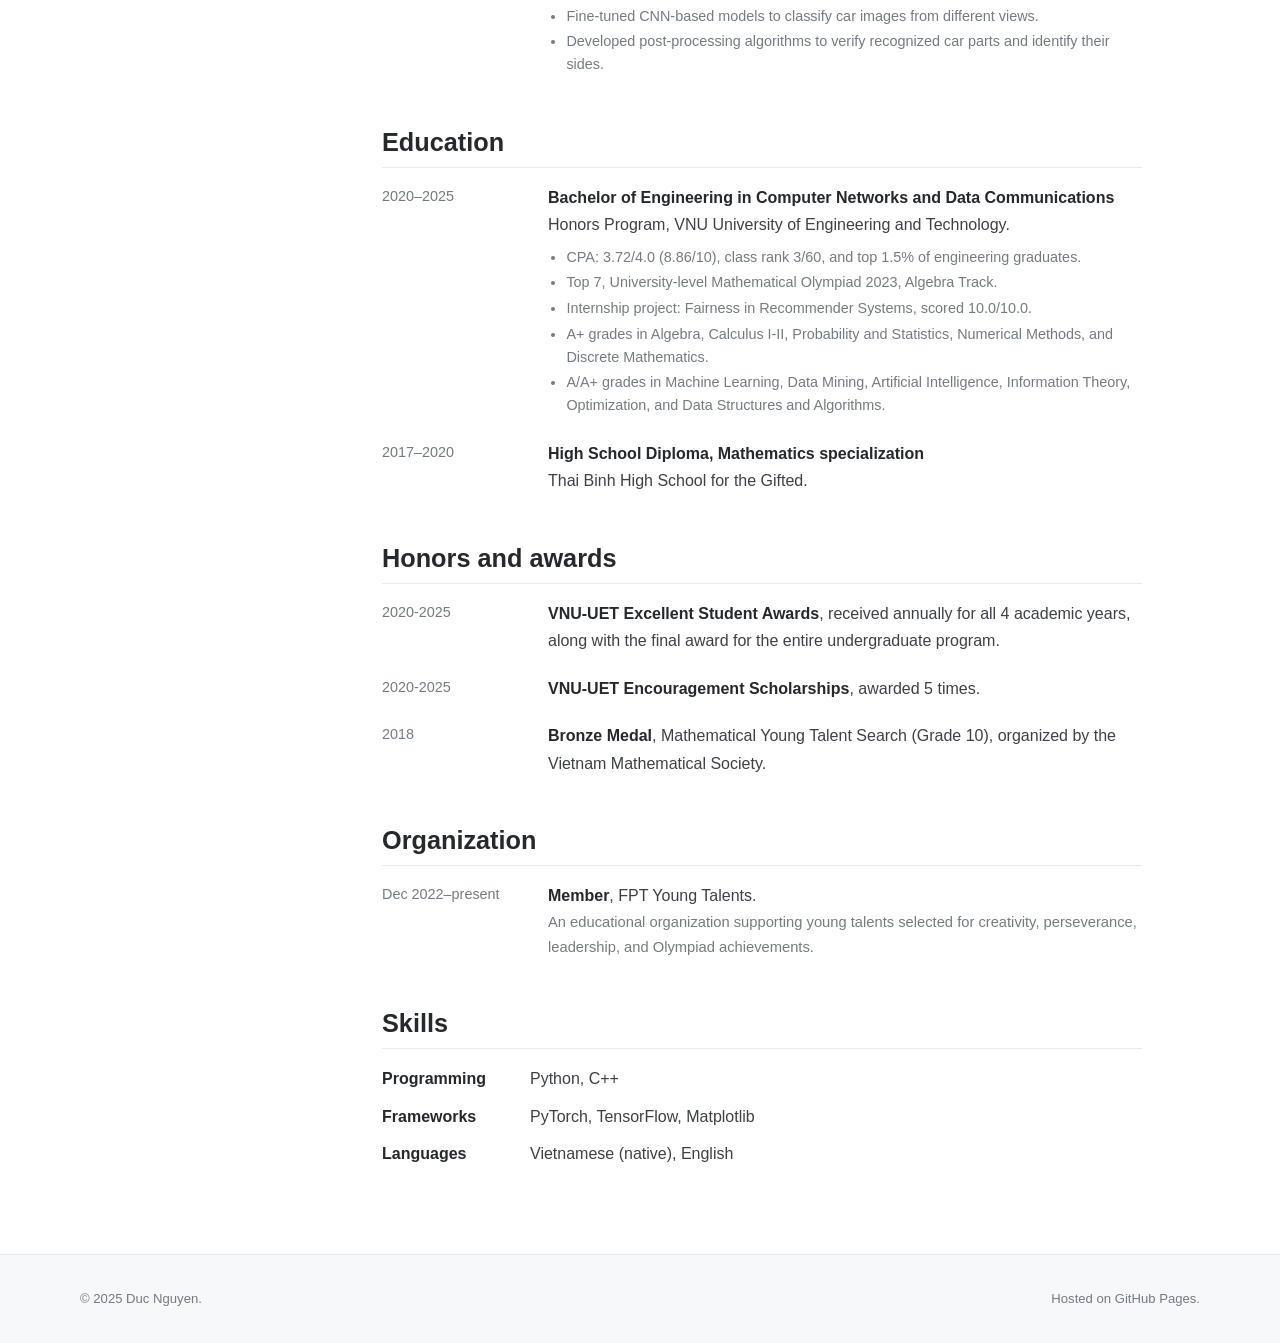
==== commit 282666ef: "Update index.html" ====
--- a/index.html
+++ b/index.html
@@ -6,7 +6,7 @@
   <meta name="description" content="Academic website of Duc Nguyen, a machine learning researcher working on continual learning, incremental learning, and efficient AI.">
   <meta name="author" content="Duc Nguyen">
   <meta property="og:type" content="website">
-  <meta property="og:title" content="Duc Nguyen">
+  <meta property="og:title" content="Duc Nguyen<br>(Nguyễn Anh Đức)">
   <meta property="og:description" content="Academic website of Duc Nguyen.">
   <meta property="og:image" content="https://nguyenanhductb23.github.io/assets/duc-nguyen.png">
   <meta property="og:url" content="https://nguyenanhductb23.github.io/">
@@ -179,7 +179,7 @@
           </div>
         </div>
         <div class="timeline-item">
-          <div class="timeline-date">Aug 2017&ndash;Aug 2020</div>
+          <div class="timeline-date">2017&ndash;2020</div>
           <div class="timeline-body">
             <p><strong>High School Diploma, Mathematics specialization</strong></p>
             <p>Thai Binh High School for the Gifted.</p>
@@ -190,13 +190,13 @@
       <section>
         <h2>Honors and awards</h2>
         <div class="timeline-item">
-          <div class="timeline-date">2020-2024</div>
+          <div class="timeline-date">2020-2025</div>
           <div class="timeline-body">
             <p><strong>VNU-UET Excellent Student Awards</strong>, received annually for all 4 academic years, along with the final award for the entire undergraduate program.</p>
           </div>
         </div>
         <div class="timeline-item">
-          <div class="timeline-date">2020-2024</div>
+          <div class="timeline-date">2020-2025</div>
           <div class="timeline-body">
             <p><strong>VNU-UET Encouragement Scholarships</strong>, awarded 5 times.</p>
           </div>
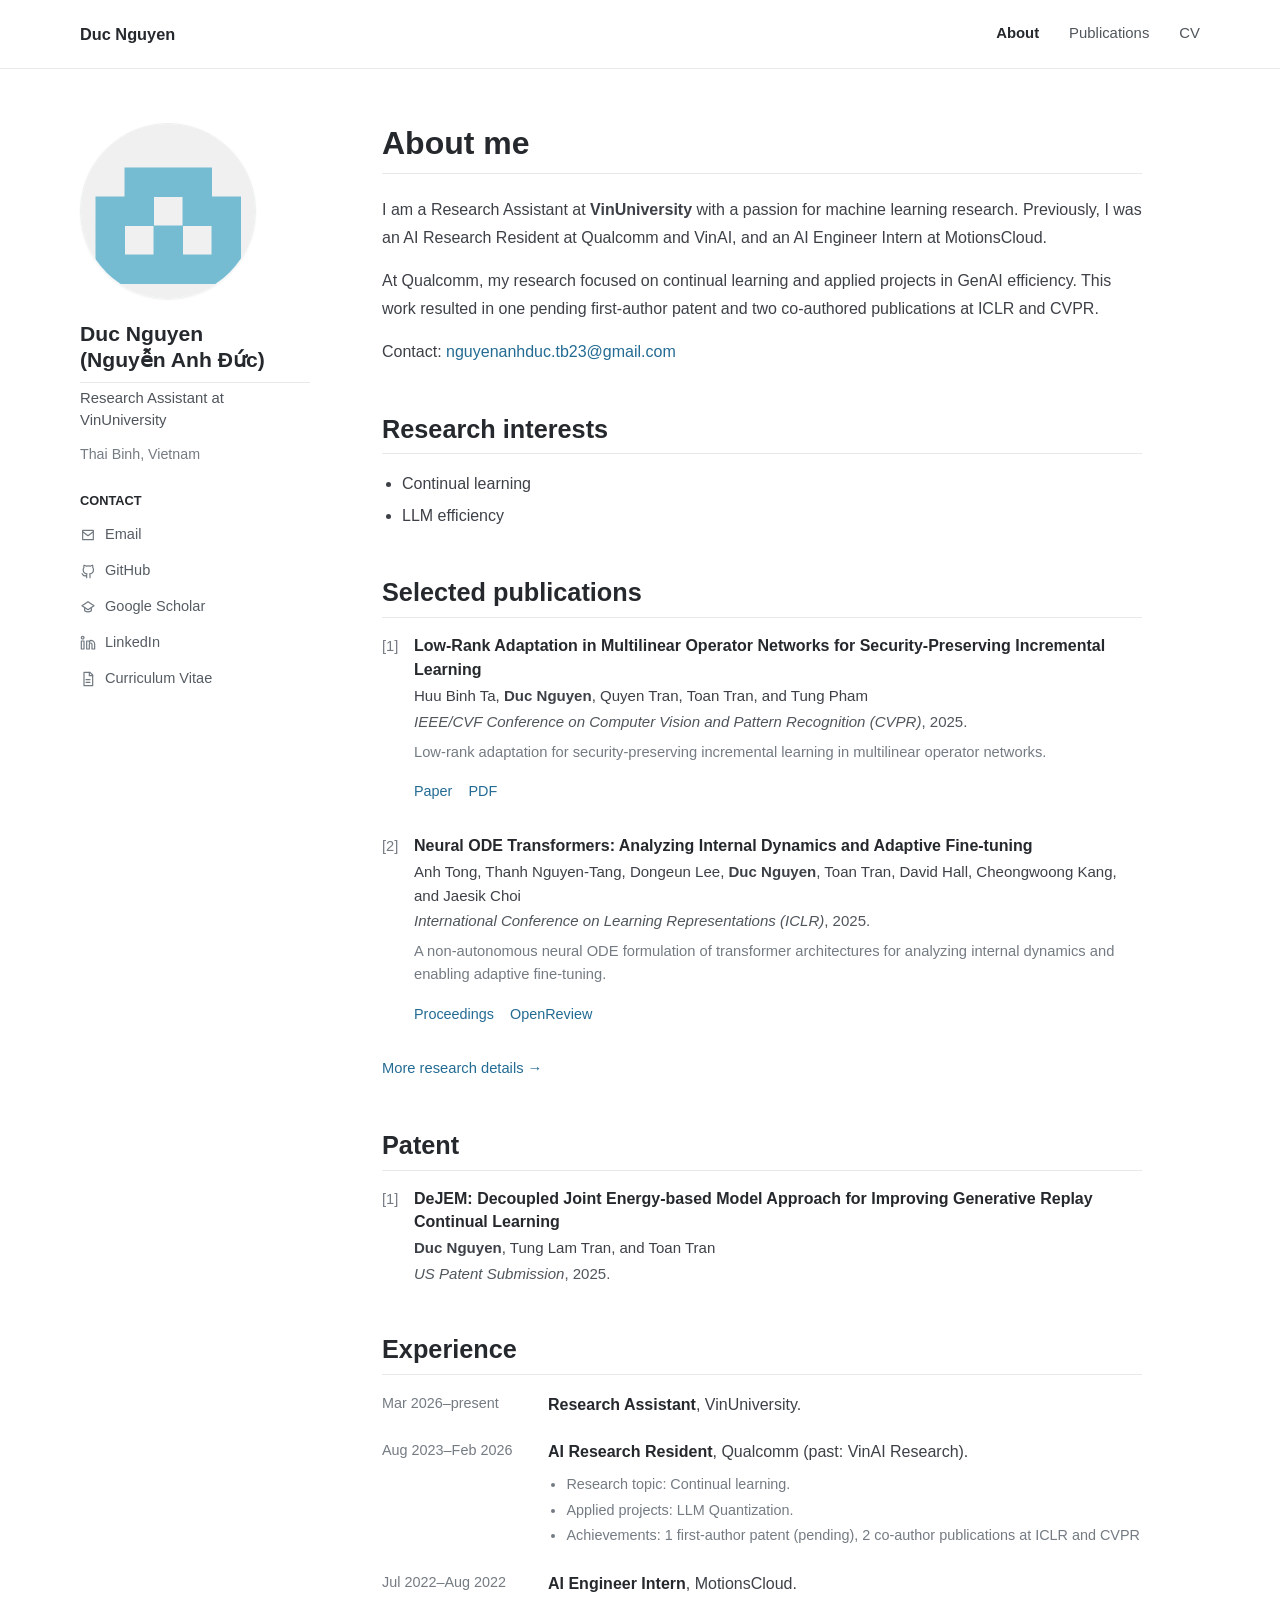
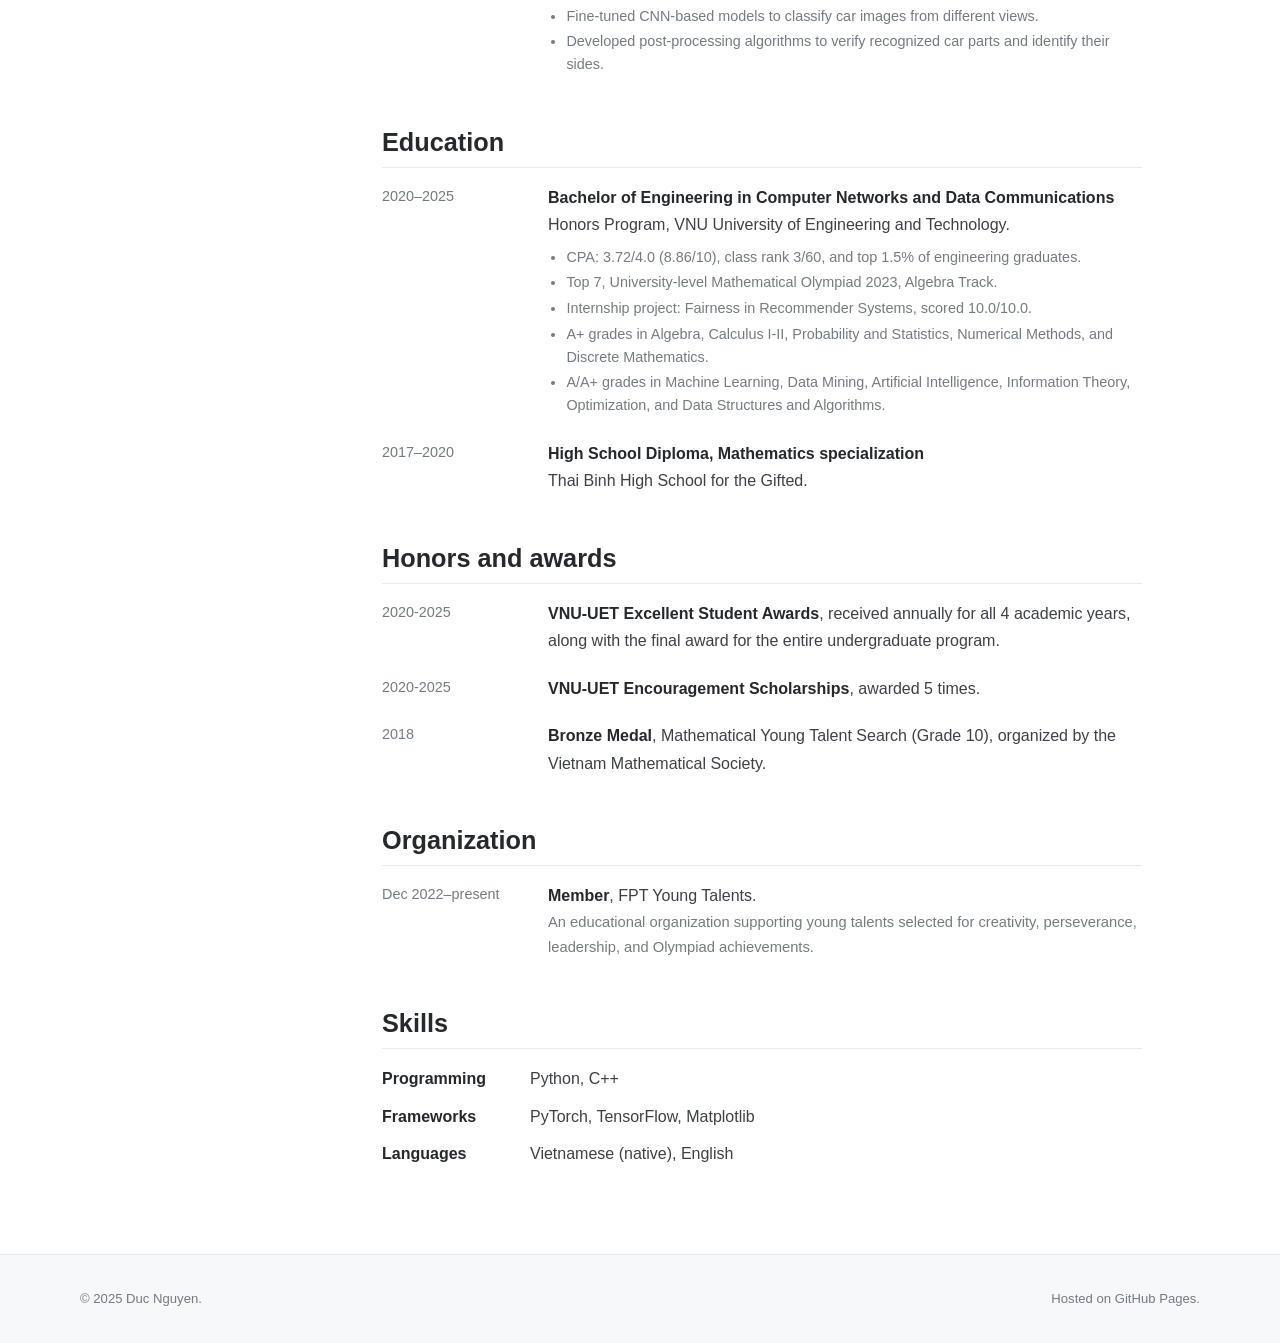
==== commit 7b2330ba: "Update index.html" ====
--- a/index.html
+++ b/index.html
@@ -6,7 +6,7 @@
   <meta name="description" content="Academic website of Duc Nguyen, a machine learning researcher working on continual learning, incremental learning, and efficient AI.">
   <meta name="author" content="Duc Nguyen">
   <meta property="og:type" content="website">
-  <meta property="og:title" content="Duc Nguyen<br>(Nguyễn Anh Đức)">
+  <meta property="og:title" content="Duc Nguyen">
   <meta property="og:description" content="Academic website of Duc Nguyen.">
   <meta property="og:image" content="https://nguyenanhductb23.github.io/assets/duc-nguyen.png">
   <meta property="og:url" content="https://nguyenanhductb23.github.io/">
@@ -32,7 +32,7 @@
   <div class="layout">
     <aside class="sidebar" aria-label="Profile">
       <img class="avatar" src="assets/duc-nguyen.png" width="176" height="176" alt="Duc Nguyen's GitHub avatar">
-      <h2 class="profile-name">Duc Nguyen</h2>
+      <h2 class="profile-name">Duc Nguyen<br>(Nguyễn Anh Đức)</h2>
       <p class="profile-role">Research Assistant at VinUniversity</p>
       <p class="profile-location">Thai Binh, Vietnam</p>
 
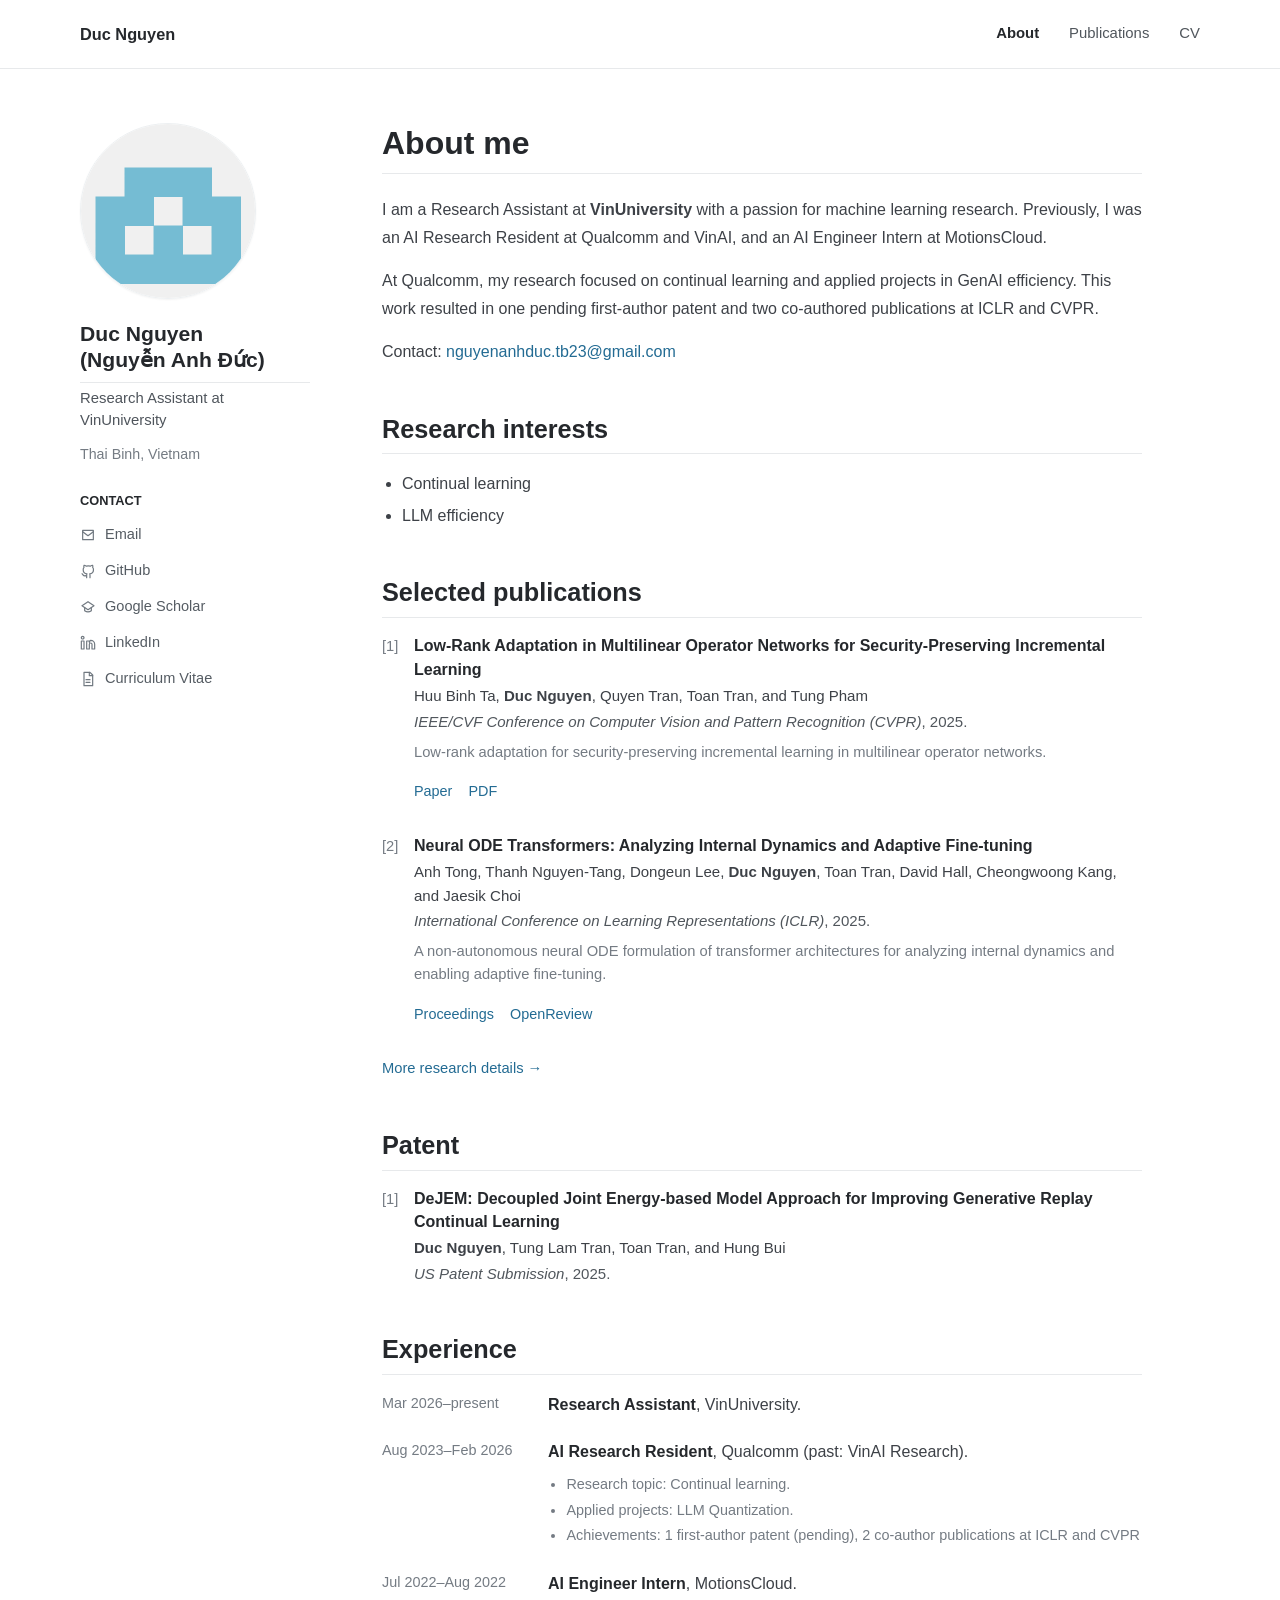
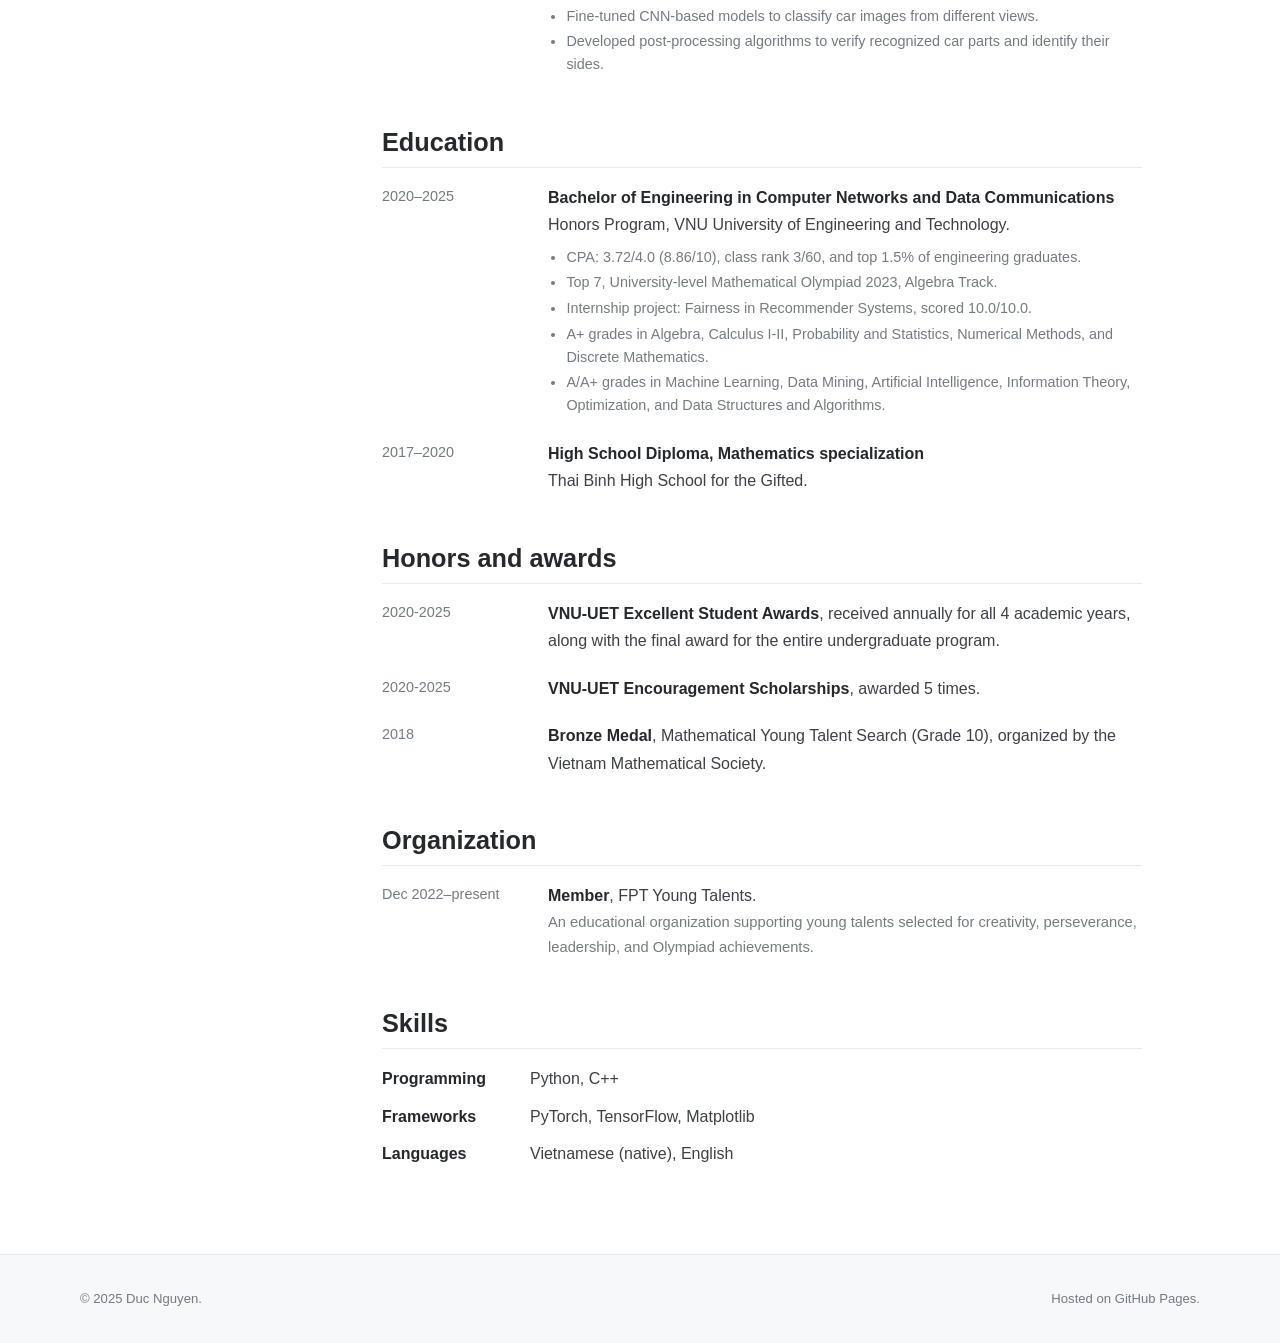
==== commit 1ca860ca: "Update index.html" ====
--- a/index.html
+++ b/index.html
@@ -125,7 +125,7 @@
         <ol class="publication-list">
           <li class="publication">
             <p class="paper-title">DeJEM: Decoupled Joint Energy-based Model Approach for Improving Generative Replay Continual Learning</p>
-            <p class="paper-authors"><strong>Duc Nguyen</strong>, Tung Lam Tran, and Toan Tran</p>
+            <p class="paper-authors"><strong>Duc Nguyen</strong>, Tung Lam Tran, Toan Tran, and Hung Bui</p>
             <p class="paper-venue"><em>US Patent Submission</em>, 2025.</p>
           </li>
         </ol>
